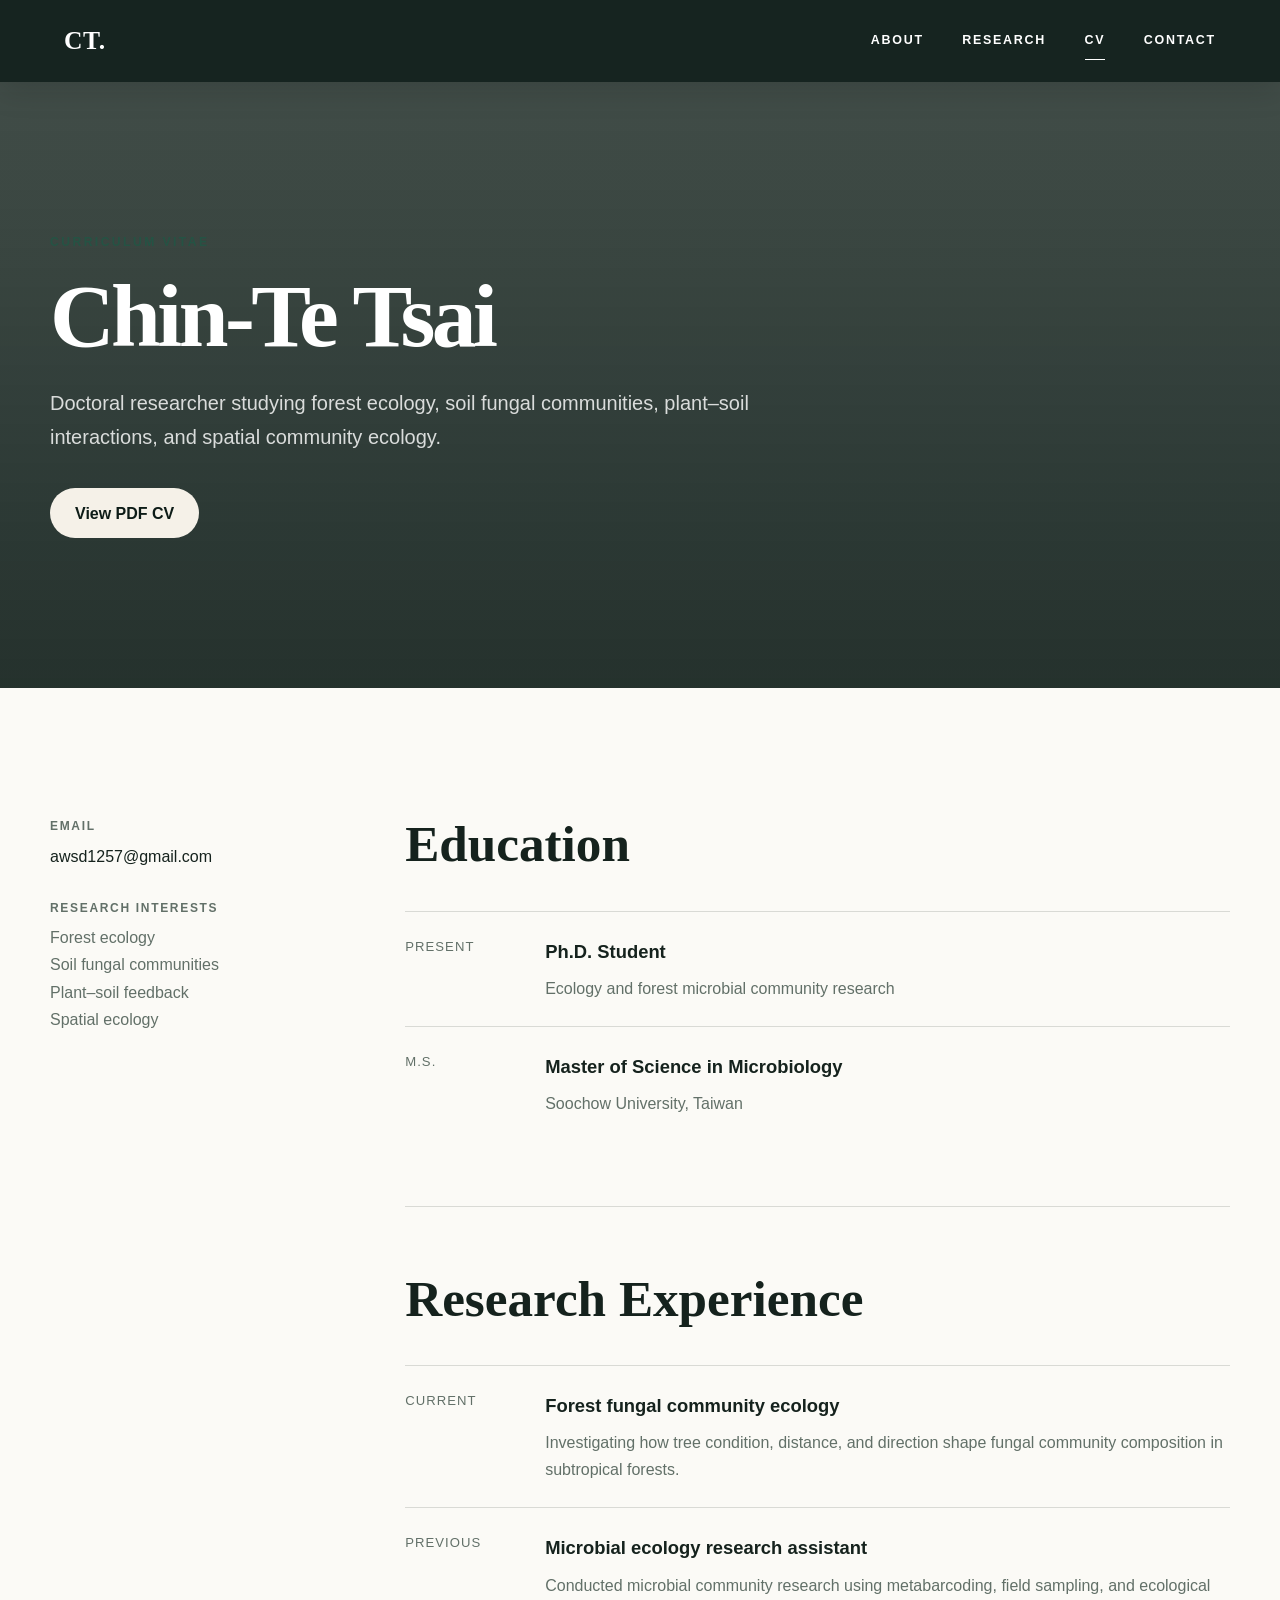
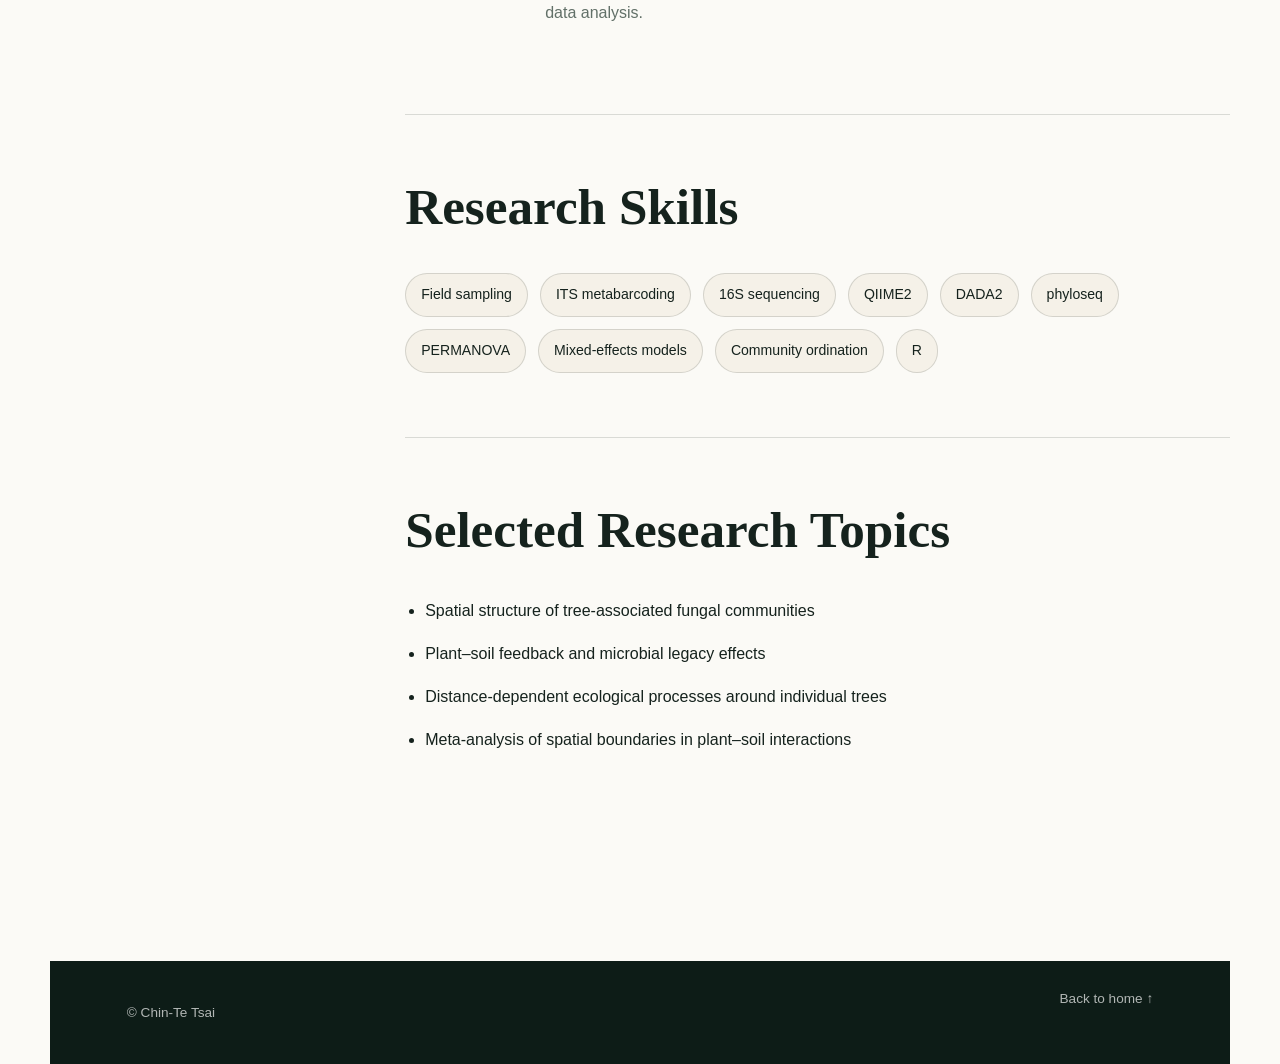
==== cv.html @ 2cb14f83 "Update cv.html" ====
<!DOCTYPE html>
<html lang="en">
<head>
  <meta charset="UTF-8" />
  <meta name="viewport" content="width=device-width, initial-scale=1.0" />

  <meta
    name="description"
    content="Curriculum Vitae of Chin-Te Tsai, forest ecologist."
  />

  <title>CV | Chin-Te Tsai</title>

  <link rel="icon" href="assets/favicon.svg" type="image/svg+xml" />
  <link rel="stylesheet" href="styles.css" />
</head>

<body class="cv-page">

  <header class="site-header scrolled">

    <a class="brand" href="index.html">CT.</a>

    <button
      class="menu-button"
      type="button"
      aria-expanded="false"
      aria-controls="site-nav"
    >
      <span class="sr-only">Toggle navigation</span>
      <span></span>
      <span></span>
    </button>

    <nav class="site-nav" id="site-nav" aria-label="Primary navigation">
      <a href="index.html#about">About</a>
      <a href="index.html#research">Research</a>
      <a class="active" href="cv.html">CV</a>
      <a href="index.html#contact">Contact</a>
    </nav>

  </header>

  <main class="cv-main">

    <section class="cv-hero">
      <div class="cv-container">

        <p class="section-kicker">Curriculum Vitae</p>

        <h1>Chin-Te Tsai</h1>

        <p class="cv-introduction">
          Doctoral researcher studying forest ecology, soil fungal
          communities, plant–soil interactions, and spatial community ecology.
        </p>

        <a
          class="button cv-download-button"
          href="assets/Chin-Te Tsai CV.pdf"
          target="_blank"
          rel="noreferrer"
        >
          View PDF CV
        </a>

      </div>
    </section>

    <section class="cv-content">
      <div class="cv-container cv-layout">

        <aside class="cv-sidebar">
          <p>Email</p>
          <a href="mailto:awsd1257@gmail.com">
            awsd1257@gmail.com
          </a>

          <p>Research interests</p>
          <span>
            Forest ecology<br />
            Soil fungal communities<br />
            Plant–soil feedback<br />
            Spatial ecology
          </span>
        </aside>

        <div class="cv-sections">

          <section class="cv-section">
            <h2>Education</h2>

            <div class="cv-entry">
              <div class="cv-entry-year">Present</div>

              <div>
                <h3>Ph.D. Student</h3>
                <p>
                  Ecology and forest microbial community research
                </p>
              </div>
            </div>

            <div class="cv-entry">
              <div class="cv-entry-year">M.S.</div>

              <div>
                <h3>Master of Science in Microbiology</h3>
                <p>Soochow University, Taiwan</p>
              </div>
            </div>
          </section>

          <section class="cv-section">
            <h2>Research Experience</h2>

            <div class="cv-entry">
              <div class="cv-entry-year">Current</div>

              <div>
                <h3>Forest fungal community ecology</h3>
                <p>
                  Investigating how tree condition, distance, and direction
                  shape fungal community composition in subtropical forests.
                </p>
              </div>
            </div>

            <div class="cv-entry">
              <div class="cv-entry-year">Previous</div>

              <div>
                <h3>Microbial ecology research assistant</h3>
                <p>
                  Conducted microbial community research using metabarcoding,
                  field sampling, and ecological data analysis.
                </p>
              </div>
            </div>
          </section>

          <section class="cv-section">
            <h2>Research Skills</h2>

            <div class="cv-skills">
              <span>Field sampling</span>
              <span>ITS metabarcoding</span>
              <span>16S sequencing</span>
              <span>QIIME2</span>
              <span>DADA2</span>
              <span>phyloseq</span>
              <span>PERMANOVA</span>
              <span>Mixed-effects models</span>
              <span>Community ordination</span>
              <span>R</span>
            </div>
          </section>

          <section class="cv-section">
            <h2>Selected Research Topics</h2>

            <ul class="cv-list">
              <li>
                Spatial structure of tree-associated fungal communities
              </li>

              <li>
                Plant–soil feedback and microbial legacy effects
              </li>

              <li>
                Distance-dependent ecological processes around individual trees
              </li>

              <li>
                Meta-analysis of spatial boundaries in plant–soil interactions
              </li>
            </ul>
          </section>

        </div>
      </div>
    </section>

  </main>

  <footer>
    <p>© <span id="year"></span> Chin-Te Tsai</p>
    <a href="index.html">Back to home ↑</a>
  </footer>

  <script src="script.js"></script>
</body>
</html>
---- styles.css ----
@import url('https://fonts.googleapis.com/css2?family=DM+Sans:wght@400;500;600&family=Playfair+Display:wght@600;700&display=swap');

:root {
  --forest-950: #0d1c17;
  --forest-900: #11271f;
  --forest-800: #17352c;
  --forest-700: #255344;
  --moss-400: #8fb19d;
  --moss-200: #c7d8cd;
  --cream: #f5f1e8;
  --paper: #fbfaf6;
  --ink: #15221d;
  --muted: #627068;
  --line: rgba(21, 34, 29, 0.15);
  --white: #ffffff;
  --header-height: 82px;
  --max-width: 1180px;
--serif: Athelas, Georgia, "Times New Roman", serif;
--sans: "Avenir Next", Avenir, "Helvetica Neue", Arial, sans-serif;
}

* {
  box-sizing: border-box;
}

html {
  scroll-behavior: smooth;
}

body {
  margin: 0;
  background: var(--paper);
  color: var(--ink);
  font-family: var(--sans);
  line-height: 1.7;
}

body.menu-open {
  overflow: hidden;
}

a {
  color: inherit;
}

img {
  display: block;
  max-width: 100%;
}

.sr-only {
  position: absolute;
  width: 1px;
  height: 1px;
  padding: 0;
  margin: -1px;
  overflow: hidden;
  clip: rect(0, 0, 0, 0);
  white-space: nowrap;
  border: 0;
}

.site-header {
  position: fixed;
  inset: 0 0 auto 0;
  z-index: 20;
  height: var(--header-height);
  display: flex;
  align-items: center;
  justify-content: space-between;
  padding: 0 clamp(24px, 5vw, 72px);
  color: var(--white);
  transition: background 220ms ease, box-shadow 220ms ease;
}

.site-header.scrolled {
  background: rgba(129, 167, 152, 0.92);
  box-shadow: 0 10px 30px rgba(0, 0, 0, 0.12);
  backdrop-filter: blur(10px);
}

.brand {
  font-family: var(--serif);
  font-size: 1.6rem;
  font-weight: 700;
  text-decoration: none;
  letter-spacing: 0.02em;
}

.site-nav {
  display: flex;
  align-items: center;
  gap: clamp(24px, 3vw, 44px);
}

.site-nav a {
  position: relative;
  text-decoration: none;
  text-transform: uppercase;
  letter-spacing: 0.14em;
  font-size: 0.78rem;
  font-weight: 600;
}

.site-nav a::after {
  content: "";
  position: absolute;
  left: 0;
  right: 100%;
  bottom: -8px;
  height: 1px;
  background: currentColor;
  transition: right 180ms ease;
}

.site-nav a:hover::after,
.site-nav a:focus-visible::after {
  right: 0;
}

.menu-button {
  display: none;
  width: 44px;
  height: 44px;
  border: 0;
  background: transparent;
  cursor: pointer;
}

.menu-button span:not(.sr-only) {
  display: block;
  width: 24px;
  height: 2px;
  margin: 6px auto;
  background: var(--white);
  transition: transform 180ms ease;
}

.hero {
  position: relative;
  min-height: 100svh;
  display: grid;
  place-items: center;
  padding: calc(var(--header-height) + 60px) clamp(24px, 6vw, 88px) 80px;
  overflow: hidden;
  color: var(--white);
  background:url("assets/hero-background.jpg") center / cover no-repeat;
}

.hero-shade {
  display: none;
}


.hero-content {
  position: relative;
  z-index: 2;
  width: min(95%, var(--max-width));
  display: grid;
  grid-template-columns: minmax(220px, 340px) minmax(0, 1fr);
  gap: clamp(20px, 3vw, 45px);
  align-items: center;
transform: translateX(-80px);

	
}

.portrait-wrap {
  position: relative;
  justify-self: center;
}

.portrait-wrap::before,
.portrait-wrap::after {
  content: "";
  position: absolute;
  border-radius: 40%;
  border: 1px solid rgba(255, 255, 255, 0.34);
}

.portrait-wrap::before {
  inset: -18px;
}

.portrait-wrap::after {
  inset: -42px;
  border-color: rgba(255, 255, 255, 0.12);
}

.portrait {
  position: relative;
  z-index: 1;
  width: min(20vw, 280px);
  aspect-ratio: 1;
  object-fit: cover;
  border-radius: 50%;
  border: 4px solid rgba(255, 255, 255, 0.9);
  box-shadow: 0 20px 60px rgba(0, 0, 0, 0.32);
}

.eyebrow,
.section-kicker {
  margin: 0 0 18px;
  text-transform: uppercase;
  letter-spacing: 0.2em;
  font-size: 0.76rem;
  font-weight: 600;
}

.eyebrow {
  color: var(--moss-200);
}

.hero h1,
.section h2 {
  margin: 0;
  font-family: var(--serif);
  line-height: 1.05;
}

.hero h1 {
  max-width: 700px;
  font-size: clamp(2.8rem, 6vw, 5.5rem);
  letter-spacing: -0.045em;
  text-shadow: 0 4px 10px rgba(65, 93, 78, 1);

}

.lead {
  max-width: 650px;
  margin: 26px 0 0;
  font-size: clamp(1.05rem, 2vw, 1.35rem);
  line-height: 1.7;
  color: rgba(129, 167, 152, 0.95);

  text-shadow:
    -1px -1px 0 rgba(255, 255, 255, 0.9),
     1px -1px 0 rgba(255, 255, 255, 0.9),
    -1px  1px 0 rgba(255, 255, 255, 0.9),
     1px  1px 0 rgba(255, 255, 255, 0.9);
}



.hero-actions {
  display: flex;
  flex-wrap: wrap;
  gap: 14px;
  margin-top: 38px;
}

.button {
  display: inline-flex;
  align-items: center;
  justify-content: center;
  min-height: 50px;
  padding: 0 24px;
  border: 1px solid transparent;
  border-radius: 999px;
  text-decoration: none;
  font-weight: 600;
  transition: transform 180ms ease, background 180ms ease, color 180ms ease;
}

.button:hover {
  transform: translateY(-2px);
}

.button-primary {
  background: var(--cream);
  color: var(--forest-950);
}


.scroll-cue {
  position: absolute;
  right: clamp(22px, 4vw, 64px);
  bottom: 34px;
  z-index: 2;
  display: flex;
  align-items: center;
  gap: 14px;
  color: rgba(255, 255, 255, 0.72);
  text-decoration: none;
  text-transform: uppercase;
  letter-spacing: 0.16em;
  font-size: 0.68rem;
}

.scroll-line {
  display: block;
  width: 48px;
  height: 1px;
  background: currentColor;
}

.section {
  padding: clamp(88px, 11vw, 150px) clamp(24px, 6vw, 88px);
  scroll-margin-top: var(--header-height);
}

.section-light {
  background: var(--cream);
}

.section-grid,
.section-heading,
.research-grid,
.contact-panel,
footer {
  width: min(100%, var(--max-width));
  margin-inline: auto;
}

.section-grid {
  display: grid;
  grid-template-columns: minmax(260px, 0.85fr) minmax(0, 1.3fr);
  gap: clamp(48px, 9vw, 132px);
}

.section-kicker {
  color: var(--forest-700);
}

.section h2 {
  font-size: clamp(2.4rem, 5vw, 4.8rem);
  letter-spacing: -0.035em;
}

.section-copy {
  font-size: 1.06rem;
}

.section-copy > p:first-child {
  margin-top: 0;
}

.fact-list {
  display: grid;
  gap: 0;
  margin: 48px 0 0;
  border-top: 1px solid var(--line);
}

.fact-list div {
  display: grid;
  grid-template-columns: 135px 1fr;
  gap: 20px;
  padding: 18px 0;
  border-bottom: 1px solid var(--line);
}

.fact-list dt {
  color: var(--muted);
  font-size: 0.82rem;
  text-transform: uppercase;
  letter-spacing: 0.12em;
}

.fact-list dd {
  margin: 0;
  font-weight: 600;
}

.section-dark {
  position: relative;
  color: var(--white);
  background:
    linear-gradient(
      rgba(10, 24, 19, 0.75),
      rgba(10, 24, 19, 0.75)
    ),
    url("assets/research-background.jpg") center / cover no-repeat;
}

.section-dark .section-kicker {
  color: var(--moss-400);
}

.section-heading {
  max-width: 800px;
  margin-left: max(0px, calc((100% - var(--max-width)) / 2));
}

.section-heading > p:last-child {
  max-width: 660px;
  color: rgba(255, 255, 255, 0.66);
}

.research-grid {
  display: grid;
  grid-template-columns: repeat(3, 1fr);
  gap: 1px;
  margin-top: 70px;
  background: rgba(255, 255, 255, 0.14);
}

.research-card {
  min-height: 360px;
  padding: clamp(28px, 4vw, 48px);
  background: var(--forest-900);
  transition: transform 180ms ease, background 180ms ease;
}

.research-card:hover {
  transform: translateY(-6px);
  background: var(--forest-800);
}

.card-number {
  color: var(--moss-400);
  font-size: 0.8rem;
  letter-spacing: 0.16em;
}

.research-card h3 {
  margin: 70px 0 20px;
  font-family: var(--serif);
  font-size: clamp(1.65rem, 2.4vw, 2.25rem);
  line-height: 1.2;
}

.research-card p {
  color: rgba(255, 255, 255, 0.68);
}

.section-contact {
  background:
    radial-gradient(circle at 10% 10%, rgba(143, 177, 157, 0.22), transparent 26%),
    var(--paper);
}

.contact-panel {
  display: grid;
  grid-template-columns: 1.1fr 0.9fr;
  gap: clamp(50px, 10vw, 140px);
  align-items: end;
}

.contact-panel p {
  max-width: 600px;
}

.contact-links {
  border-top: 1px solid var(--line);
}

.contact-links a {
  display: block;
  padding: 22px 0;
  border-bottom: 1px solid var(--line);
  text-decoration: none;
}

.contact-links span,
.contact-links strong {
  display: block;
}

.contact-links span {
  color: var(--muted);
  font-size: 0.78rem;
  text-transform: uppercase;
  letter-spacing: 0.14em;
}

.contact-links strong {
  margin-top: 5px;
  font-size: 1.05rem;
}

.contact-links a:hover strong {
  text-decoration: underline;
  text-underline-offset: 4px;
}

footer {
  display: flex;
  justify-content: space-between;
  gap: 24px;
  padding: 26px clamp(24px, 6vw, 88px);
  color: rgba(255, 255, 255, 0.68);
  background: var(--forest-950);
  font-size: 0.85rem;
}

footer a {
  text-decoration: none;
}

@media (max-width: 900px) {
  .menu-button {
    display: block;
    position: relative;
    z-index: 25;
  }

  .site-nav {
    position: fixed;
    inset: 0;
    z-index: 20;
    display: grid;
    place-content: center;
    gap: 28px;
    background: var(--forest-950);
    transform: translateY(-100%);
    transition: transform 220ms ease;
  }

  .site-nav.open {
    transform: translateY(0);
  }

  .site-nav a {
    font-family: var(--serif);
    font-size: 2rem;
    text-align: center;
    text-transform: none;
    letter-spacing: 0;
  }

  .menu-button[aria-expanded="true"] span:nth-of-type(2) {
    transform: translateY(4px) rotate(45deg);
  }

  .menu-button[aria-expanded="true"] span:nth-of-type(3) {
    transform: translateY(-4px) rotate(-45deg);
  }

  .hero-content {
	grid-template-columns: 1fr;
  	text-align: center;
  	transform: none;
  }

  .portrait {
    width: min(52vw, 240px);
  }

  .hero-actions {
    justify-content: center;
  }

  .section-grid,
  .contact-panel {
    grid-template-columns: 1fr;
  }

  .research-grid {
    grid-template-columns: 1fr;
  }

  .research-card {
    min-height: 0;
  }

  .research-card h3 {
    margin-top: 36px;
  }
}

@media (max-width: 600px) {
  :root {
    --header-height: 70px;
  }

  .site-header {
    padding-inline: 20px;
  }

  .hero {
    background-image: url("assets/hero-background-mobile.jpg");
    background-size: cover;
    background-position: center;
    background-repeat: no-repeat;
  }

  .hero h1 {
    font-size: clamp(3.25rem, 18vw, 4.7rem);
  }

  .lead {
    font-size: 1rem;
  }

  .hero-actions {
    display: grid;
  }

  .button {
    width: 100%;
  }

  .scroll-cue {
    display: none;
  }

  .section {
    padding-inline: 20px;
  }

  .fact-list div {
    grid-template-columns: 1fr;
    gap: 4px;
  }

  footer {
    flex-direction: column;
    padding-inline: 20px;
  }
}

@media (prefers-reduced-motion: reduce) {
  html {
    scroll-behavior: auto;
  }

  *,
  *::before,
  *::after {
    transition-duration: 0.01ms !important;
    animation-duration: 0.01ms !important;
  }
}


/* =========================
   CV PAGE
========================= */

.cv-page {
  background: var(--paper);
}

.cv-page .site-header {
  background: rgba(13, 28, 23, 0.96);
  color: var(--white);
}

.site-nav a.active::after {
  right: 0;
}

.cv-main {
  padding-top: var(--header-height);
}

.cv-container {
  width: min(100% - 48px, var(--max-width));
  margin-inline: auto;
}

.cv-hero {
  padding: clamp(90px, 12vw, 150px) 0;
  color: var(--white);

  background:
    linear-gradient(
      rgba(13, 28, 23, 0.78),
      rgba(13, 28, 23, 0.9)
    ),
    url("assets/hero-background.jpg") center / cover no-repeat;
}

.cv-hero h1 {
  max-width: 800px;
  margin: 0;

  font-family: var(--serif);
  font-size: clamp(3rem, 7vw, 6rem);
  line-height: 1;
  letter-spacing: -0.04em;
}

.cv-introduction {
  max-width: 700px;
  margin: 26px 0 0;

  color: rgba(255, 255, 255, 0.82);
  font-size: clamp(1rem, 2vw, 1.25rem);
}

.cv-download-button {
  margin-top: 34px;
  background: var(--cream);
  color: var(--forest-950);
}

.cv-content {
  padding: clamp(80px, 10vw, 140px) 0;
}

.cv-layout {
  display: grid;
  grid-template-columns: 240px minmax(0, 1fr);
  gap: clamp(60px, 9vw, 130px);
  align-items: start;
}

.cv-sidebar {
  position: sticky;
  top: calc(var(--header-height) + 40px);
}

.cv-sidebar p {
  margin: 28px 0 6px;

  color: var(--muted);
  font-size: 0.75rem;
  font-weight: 600;
  letter-spacing: 0.14em;
  text-transform: uppercase;
}

.cv-sidebar p:first-child {
  margin-top: 0;
}

.cv-sidebar a {
  color: var(--ink);
  text-decoration: none;
}

.cv-sidebar a:hover {
  text-decoration: underline;
  text-underline-offset: 4px;
}

.cv-sidebar span {
  color: var(--muted);
}

.cv-sections {
  min-width: 0;
}

.cv-section {
  padding: 0 0 64px;
  margin: 0 0 64px;
  border-bottom: 1px solid var(--line);
}

.cv-section:last-child {
  margin-bottom: 0;
  border-bottom: 0;
}

.cv-section h2 {
  margin: 0 0 38px;

  font-family: var(--serif);
  font-size: clamp(2rem, 4vw, 3.25rem);
  line-height: 1.1;
}

.cv-entry {
  display: grid;
  grid-template-columns: 110px minmax(0, 1fr);
  gap: 30px;

  padding: 24px 0;
  border-top: 1px solid var(--line);
}

.cv-entry-year {
  color: var(--muted);
  font-size: 0.82rem;
  letter-spacing: 0.08em;
  text-transform: uppercase;
}

.cv-entry h3 {
  margin: 0 0 8px;
  font-size: 1.15rem;
}

.cv-entry p {
  margin: 0;
  color: var(--muted);
}

.cv-skills {
  display: flex;
  flex-wrap: wrap;
  gap: 12px;
}

.cv-skills span {
  padding: 9px 15px;

  border: 1px solid var(--line);
  border-radius: 999px;

  background: var(--cream);
  font-size: 0.88rem;
}

.cv-list {
  margin: 0;
  padding-left: 20px;
}

.cv-list li {
  margin-bottom: 16px;
}

@media (max-width: 800px) {
  .cv-container {
    width: min(100% - 40px, var(--max-width));
  }

  .cv-layout {
    grid-template-columns: 1fr;
    gap: 60px;
  }

  .cv-sidebar {
    position: static;
  }

  .cv-entry {
    grid-template-columns: 1fr;
    gap: 8px;
  }
}
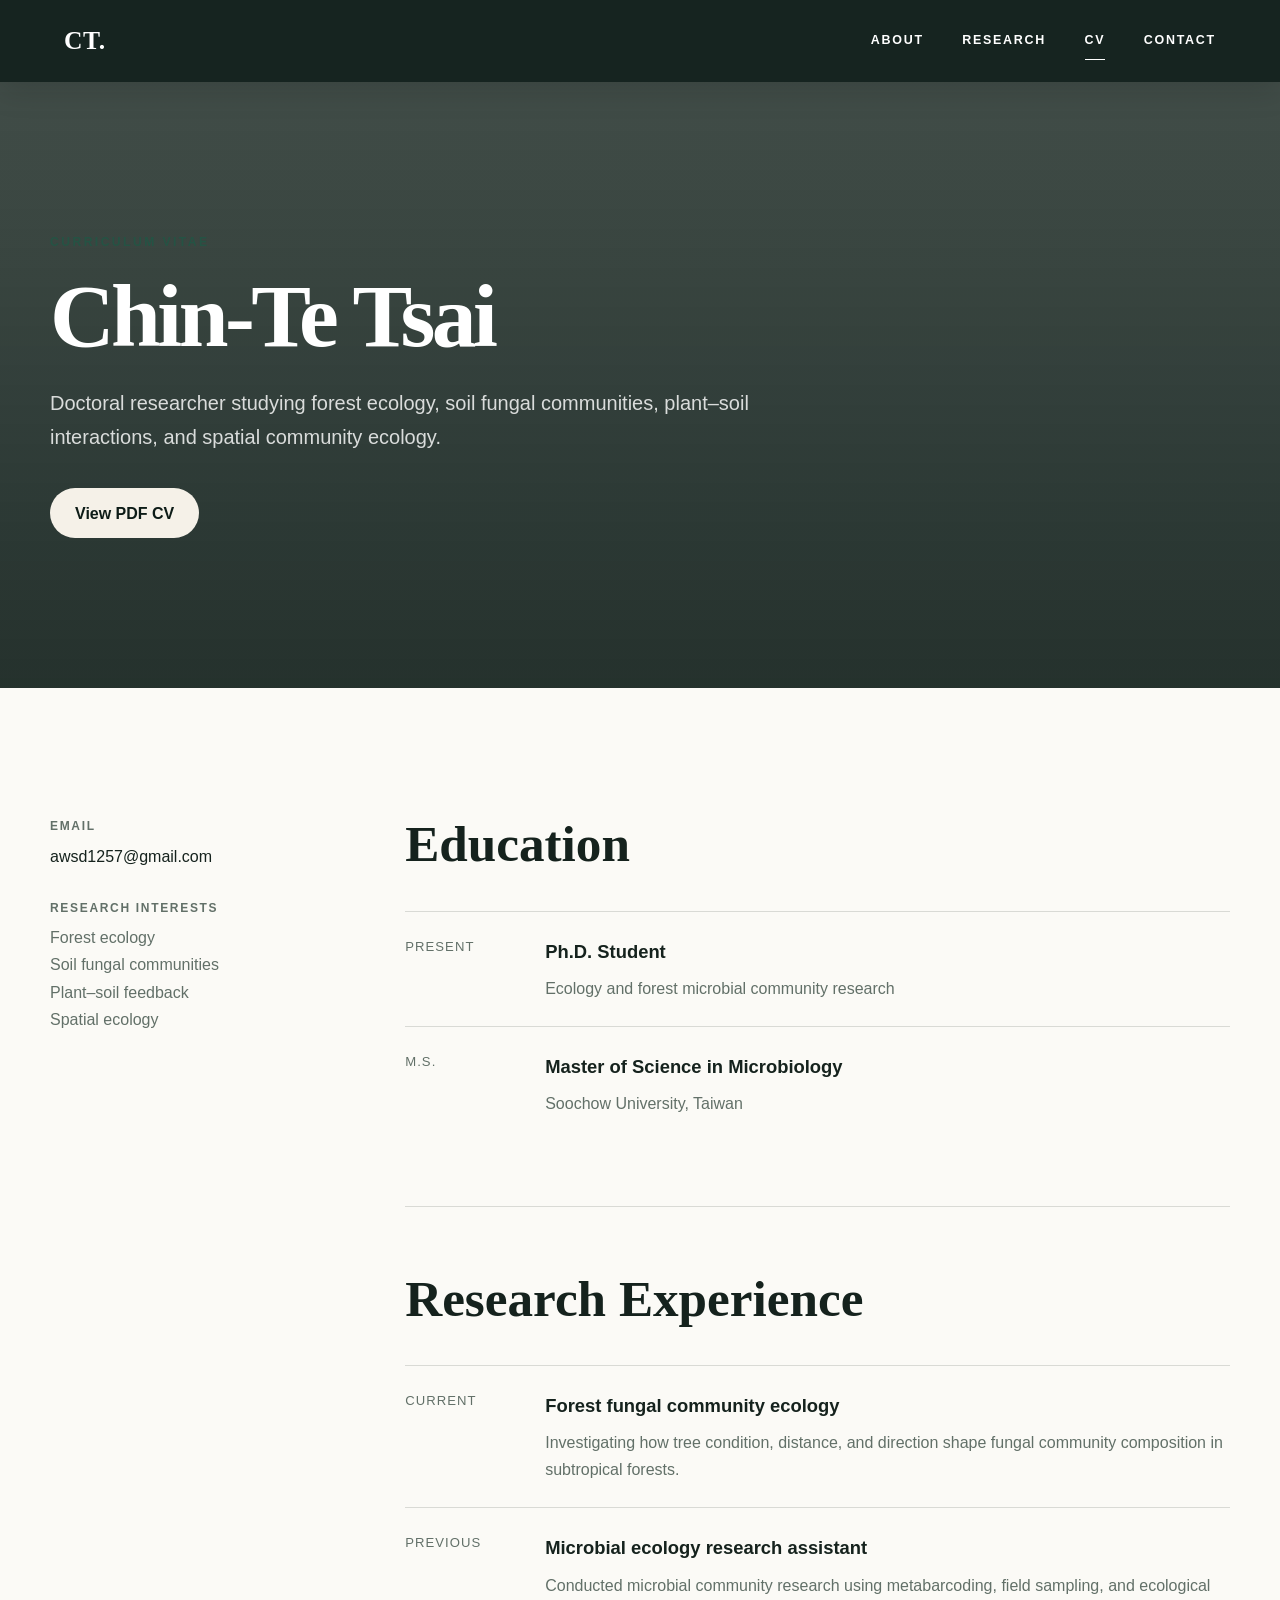
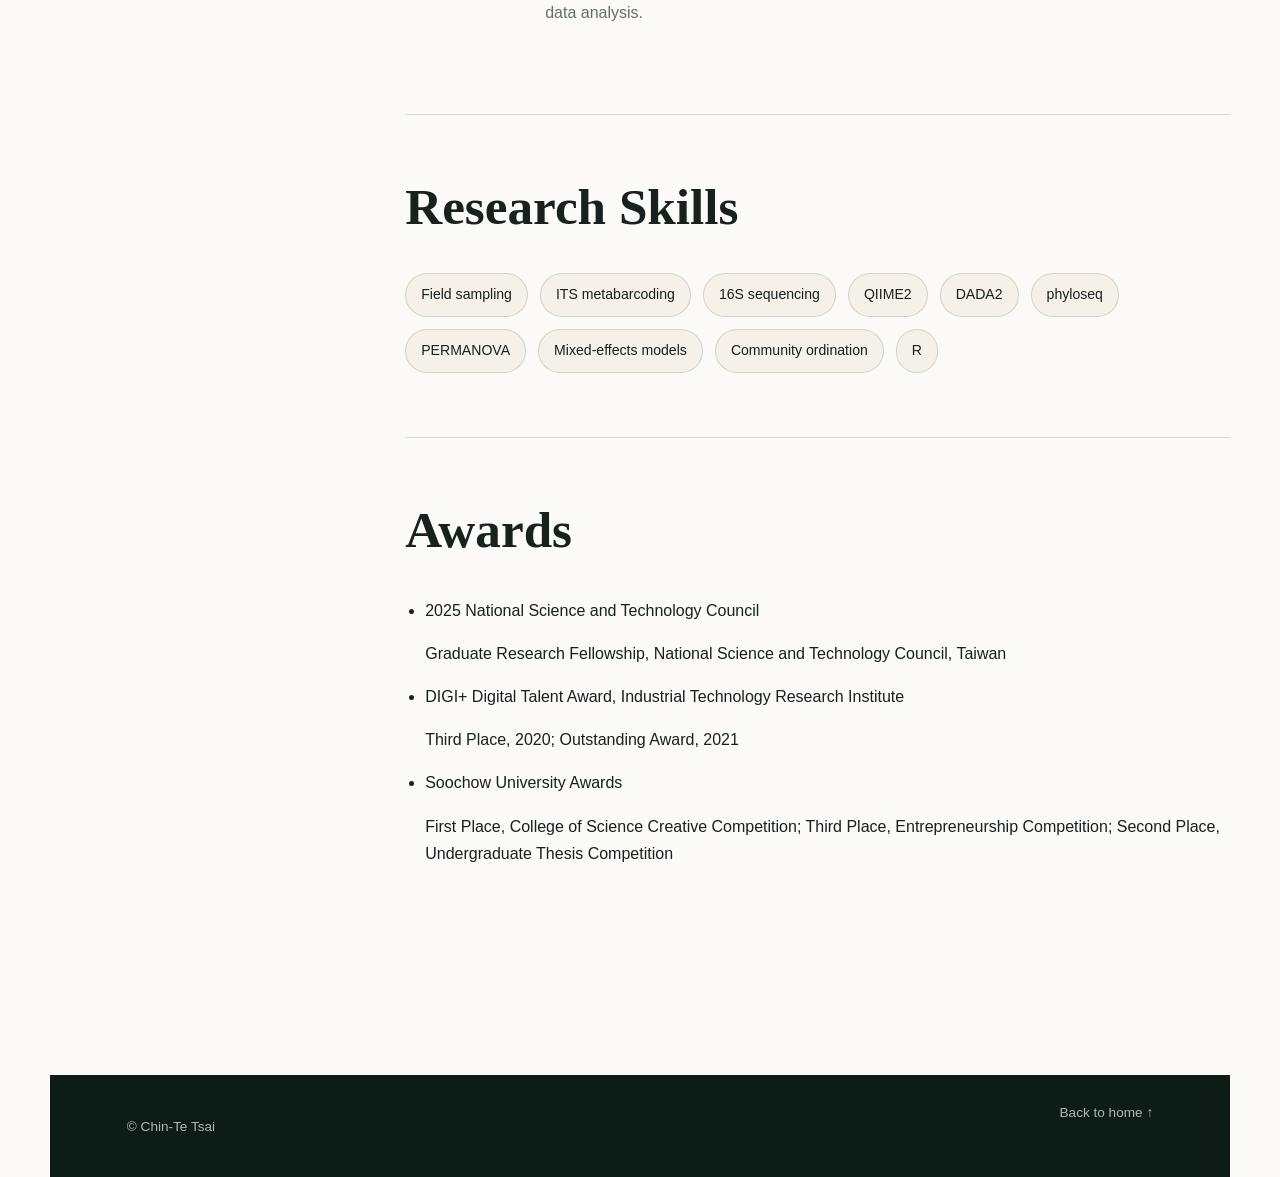
==== commit 4e073856: "Update cv.html" ====
--- a/cv.html
+++ b/cv.html
@@ -157,24 +157,29 @@
           </section>
 
           <section class="cv-section">
-            <h2>Selected Research Topics</h2>
+            <h2>Awards</h2>
 
             <ul class="cv-list">
               <li>
-                Spatial structure of tree-associated fungal communities
+                2025 National Science and Technology Council
               </li>
+                 <p>
+                  Graduate Research Fellowship, National Science and Technology Council, Taiwan
+                </p>
 
               <li>
-                Plant–soil feedback and microbial legacy effects
+               DIGI+ Digital Talent Award, Industrial Technology Research Institute
               </li>
+                 <p>Third Place, 2020; Outstanding Award, 2021</p>
 
               <li>
-                Distance-dependent ecological processes around individual trees
+                Soochow University Awards
               </li>
+               <p>First Place, College of Science Creative Competition;
+Third Place, Entrepreneurship Competition;
+Second Place, Undergraduate Thesis Competition</p>
 
-              <li>
-                Meta-analysis of spatial boundaries in plant–soil interactions
-              </li>
+
             </ul>
           </section>
 
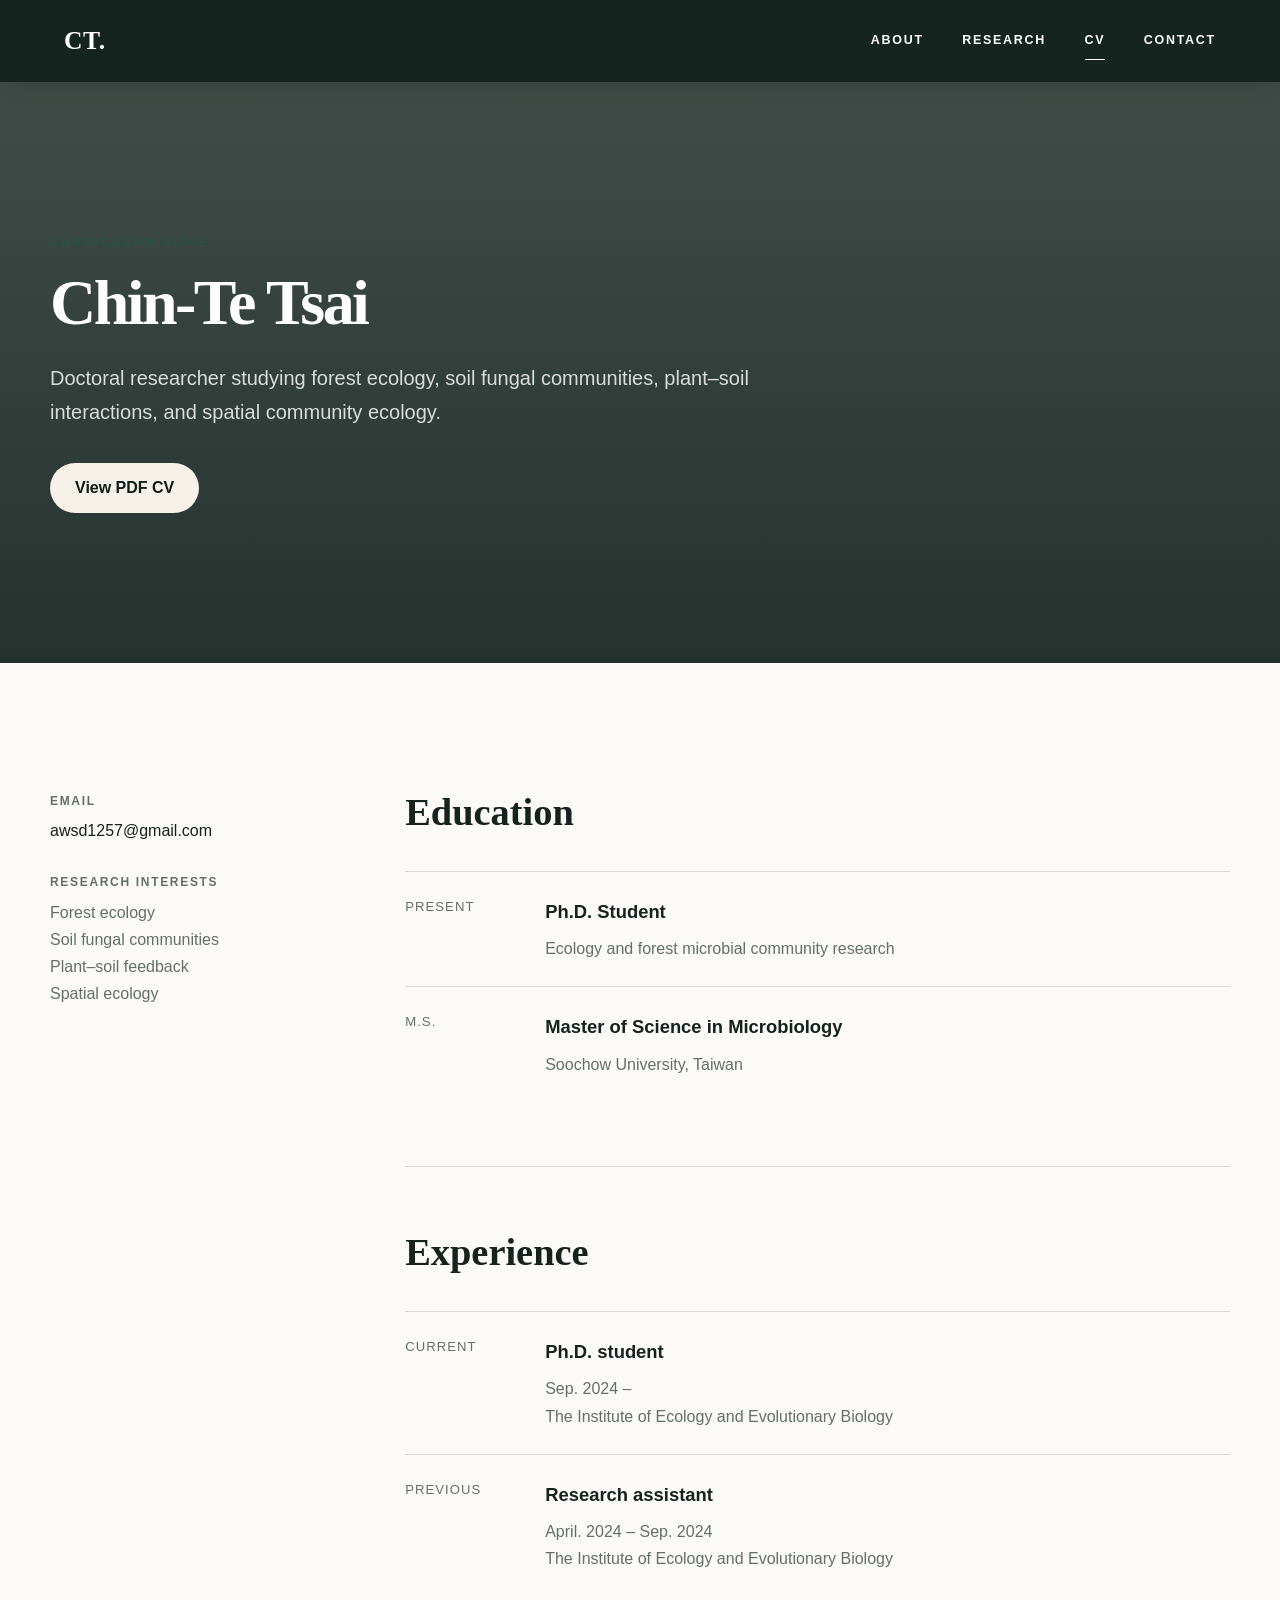
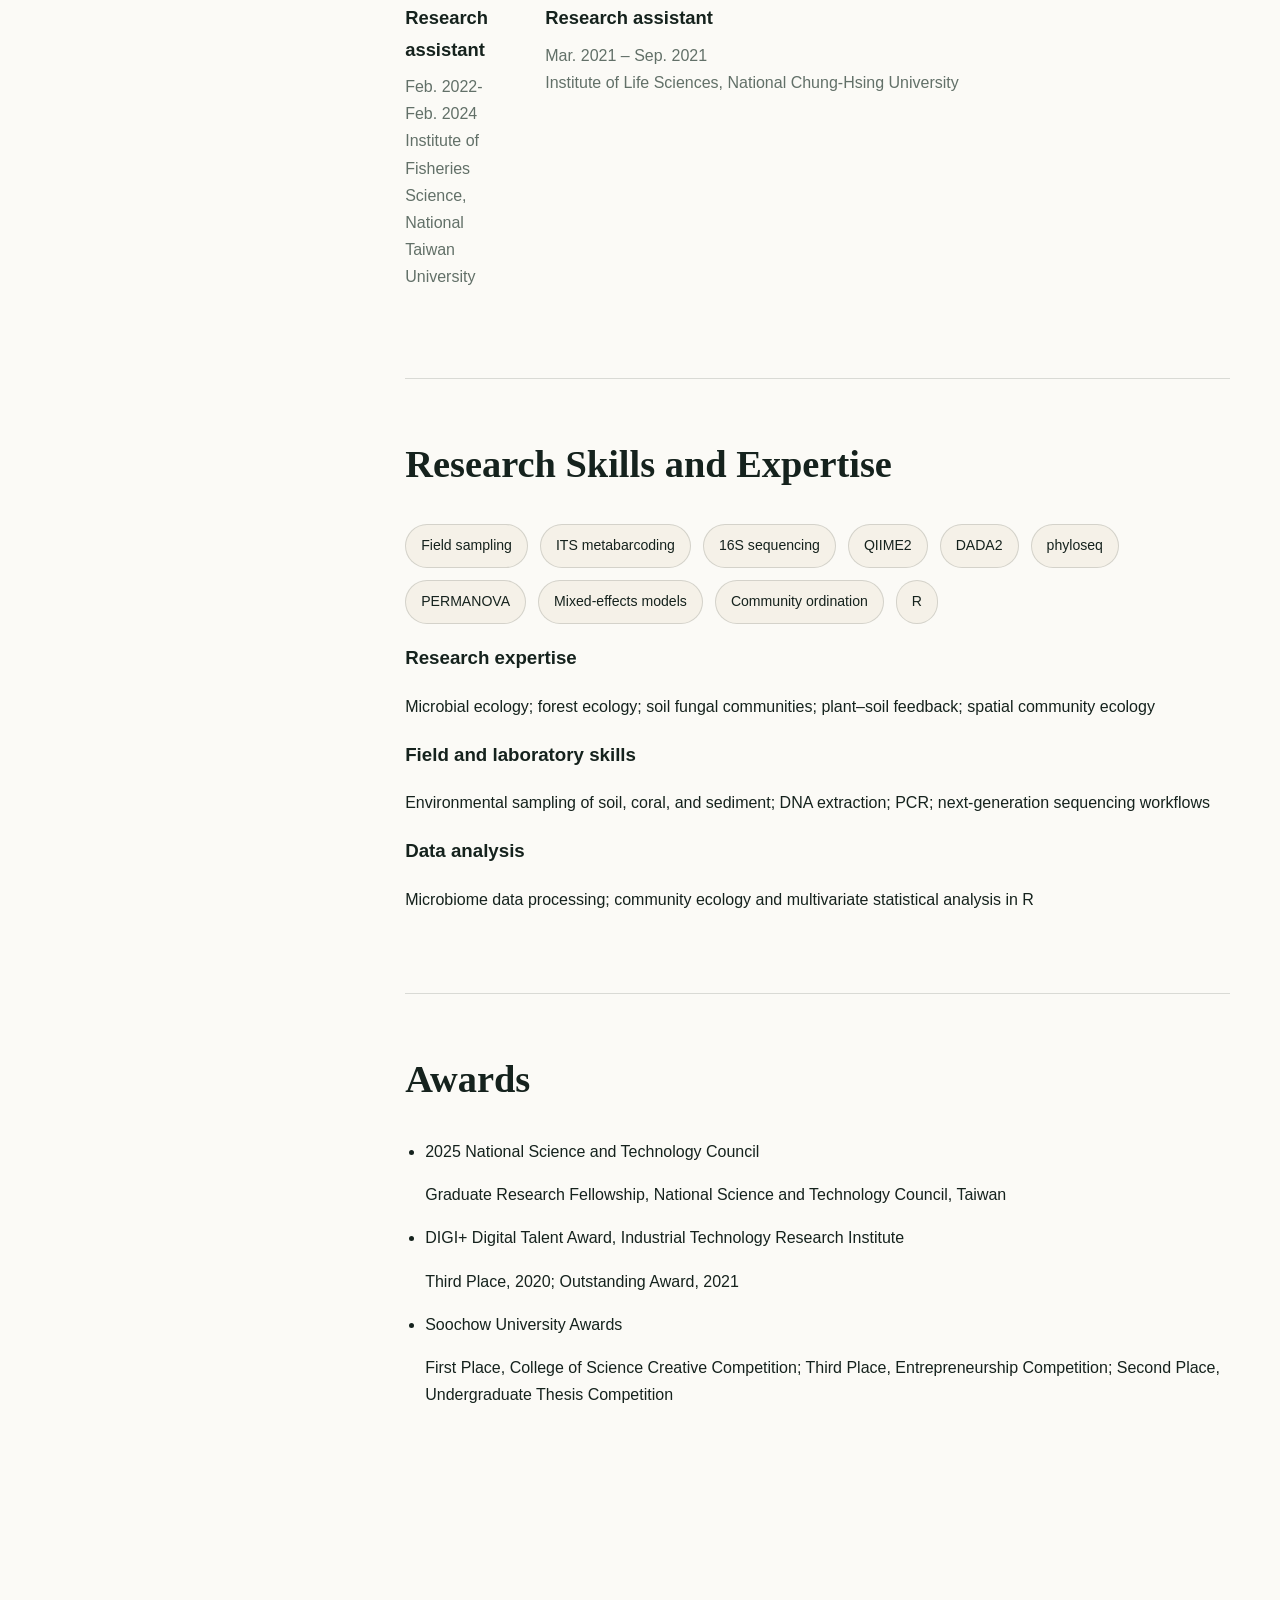
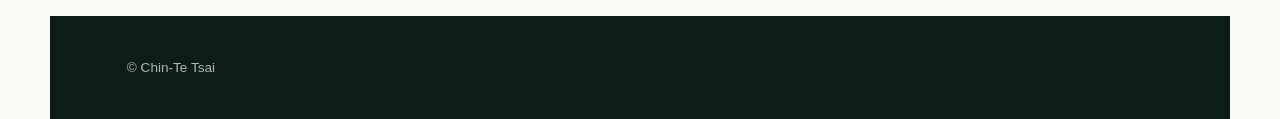
==== commit e3bc8c94: "Update cv.html" ====
--- a/cv.html
+++ b/cv.html
@@ -112,17 +112,15 @@
           </section>
 
           <section class="cv-section">
-            <h2>Research Experience</h2>
+            <h2>Experience</h2>
 
             <div class="cv-entry">
               <div class="cv-entry-year">Current</div>
 
               <div>
-                <h3>Forest fungal community ecology</h3>
-                <p>
-                  Investigating how tree condition, distance, and direction
-                  shape fungal community composition in subtropical forests.
-                </p>
+                <h3>Ph.D. student</h3>
+                <p>Sep. 2024 –</p>
+                  <p>The Institute of Ecology and Evolutionary Biology</p>
               </div>
             </div>
 
@@ -130,17 +128,28 @@
               <div class="cv-entry-year">Previous</div>
 
               <div>
-                <h3>Microbial ecology research assistant</h3>
-                <p>
-                  Conducted microbial community research using metabarcoding,
-                  field sampling, and ecological data analysis.
-                </p>
-              </div>
-            </div>
-          </section>
-
-          <section class="cv-section">
-            <h2>Research Skills</h2>
+                <h3>Research assistant</h3>
+                <p>April. 2024 – Sep. 2024</p>
+                  <p>The Institute of Ecology and Evolutionary Biology</p>
+              </div>
+
+             <div>
+                <h3>Research assistant</h3>
+                <p>Feb. 2022- Feb. 2024</p>
+                  <p>Institute of Fisheries Science, National Taiwan University</p>
+              </div>
+
+                <div>
+                <h3>Research assistant</h3>
+                <p>Mar. 2021 – Sep. 2021</p>
+                  <p>Institute of Life Sciences, National Chung-Hsing University</p>
+              </div>
+              
+            </div>
+          </section>
+
+          <section class="cv-section">
+            <h2>Research Skills and Expertise</h2>
 
             <div class="cv-skills">
               <span>Field sampling</span>
@@ -154,8 +163,31 @@
               <span>Community ordination</span>
               <span>R</span>
             </div>
-          </section>
-
+
+                <div>
+                <h3>Research expertise</h3>
+                <p>
+                 Microbial ecology; forest ecology; soil fungal communities; plant–soil feedback; spatial community ecology
+                </p>
+              </div>
+
+                <div>
+                <h3>Field and laboratory skills</h3>
+                <p>
+                Environmental sampling of soil, coral, and sediment; DNA extraction; PCR; next-generation sequencing workflows
+                </p>
+              </div>
+
+                 <div>
+                <h3>Data analysis</h3>
+                <p>
+                 Microbiome data processing; community ecology and multivariate statistical analysis in R
+                </p>
+              </div>
+            
+          </section>
+
+        
           <section class="cv-section">
             <h2>Awards</h2>
 
@@ -175,9 +207,7 @@
               <li>
                 Soochow University Awards
               </li>
-               <p>First Place, College of Science Creative Competition;
-Third Place, Entrepreneurship Competition;
-Second Place, Undergraduate Thesis Competition</p>
+               <p>First Place, College of Science Creative Competition; Third Place, Entrepreneurship Competition; Second Place, Undergraduate Thesis Competition</p>
 
 
             </ul>
@@ -191,7 +221,6 @@
 
   <footer>
     <p>© <span id="year"></span> Chin-Te Tsai</p>
-    <a href="index.html">Back to home ↑</a>
   </footer>
 
   <script src="script.js"></script>
--- a/styles.css
+++ b/styles.css
@@ -667,7 +667,7 @@
   margin: 0;
 
   font-family: var(--serif);
-  font-size: clamp(3rem, 7vw, 6rem);
+  font-size: clamp(2.4rem, 8vw, 4rem);
   line-height: 1;
   letter-spacing: -0.04em;
 }
@@ -749,7 +749,7 @@
   margin: 0 0 38px;
 
   font-family: var(--serif);
-  font-size: clamp(2rem, 4vw, 3.25rem);
+  font-size: clamp(1.5rem, 3vw, 3rem);
   line-height: 1.1;
 }
 
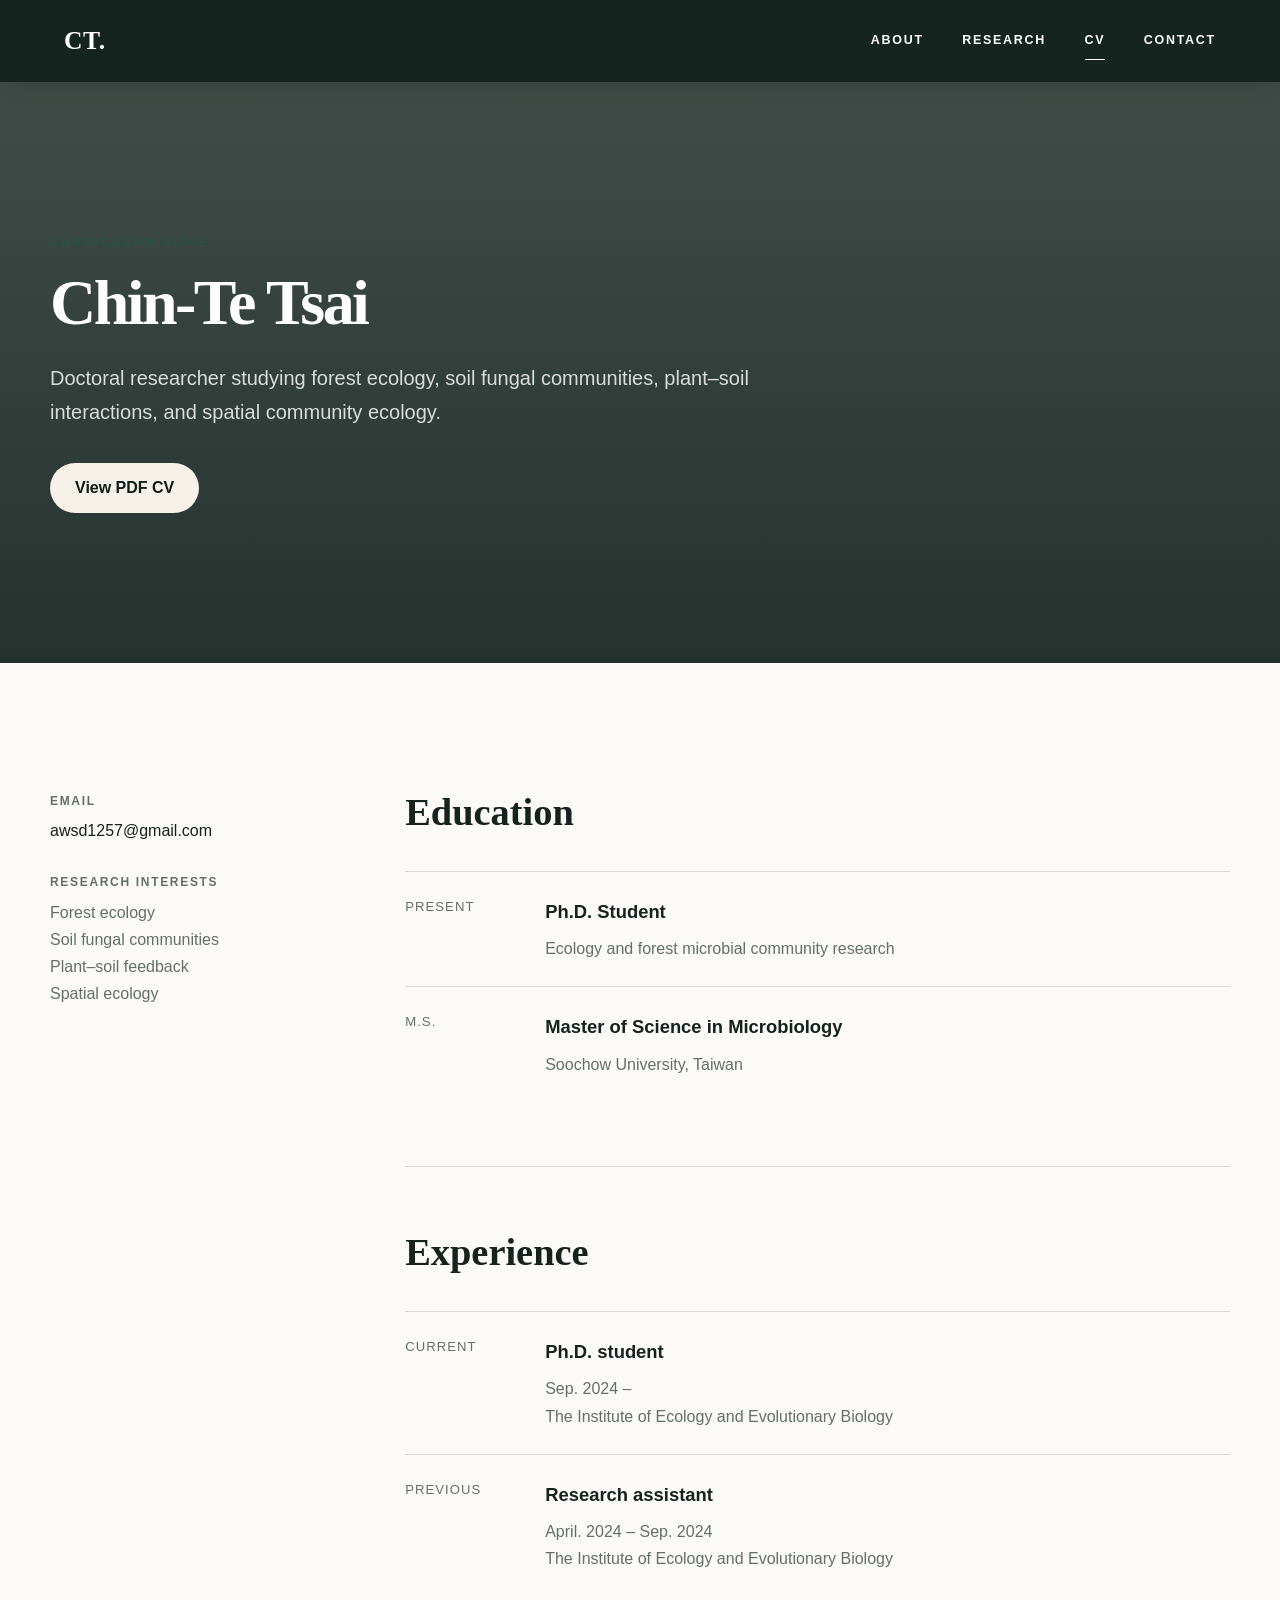
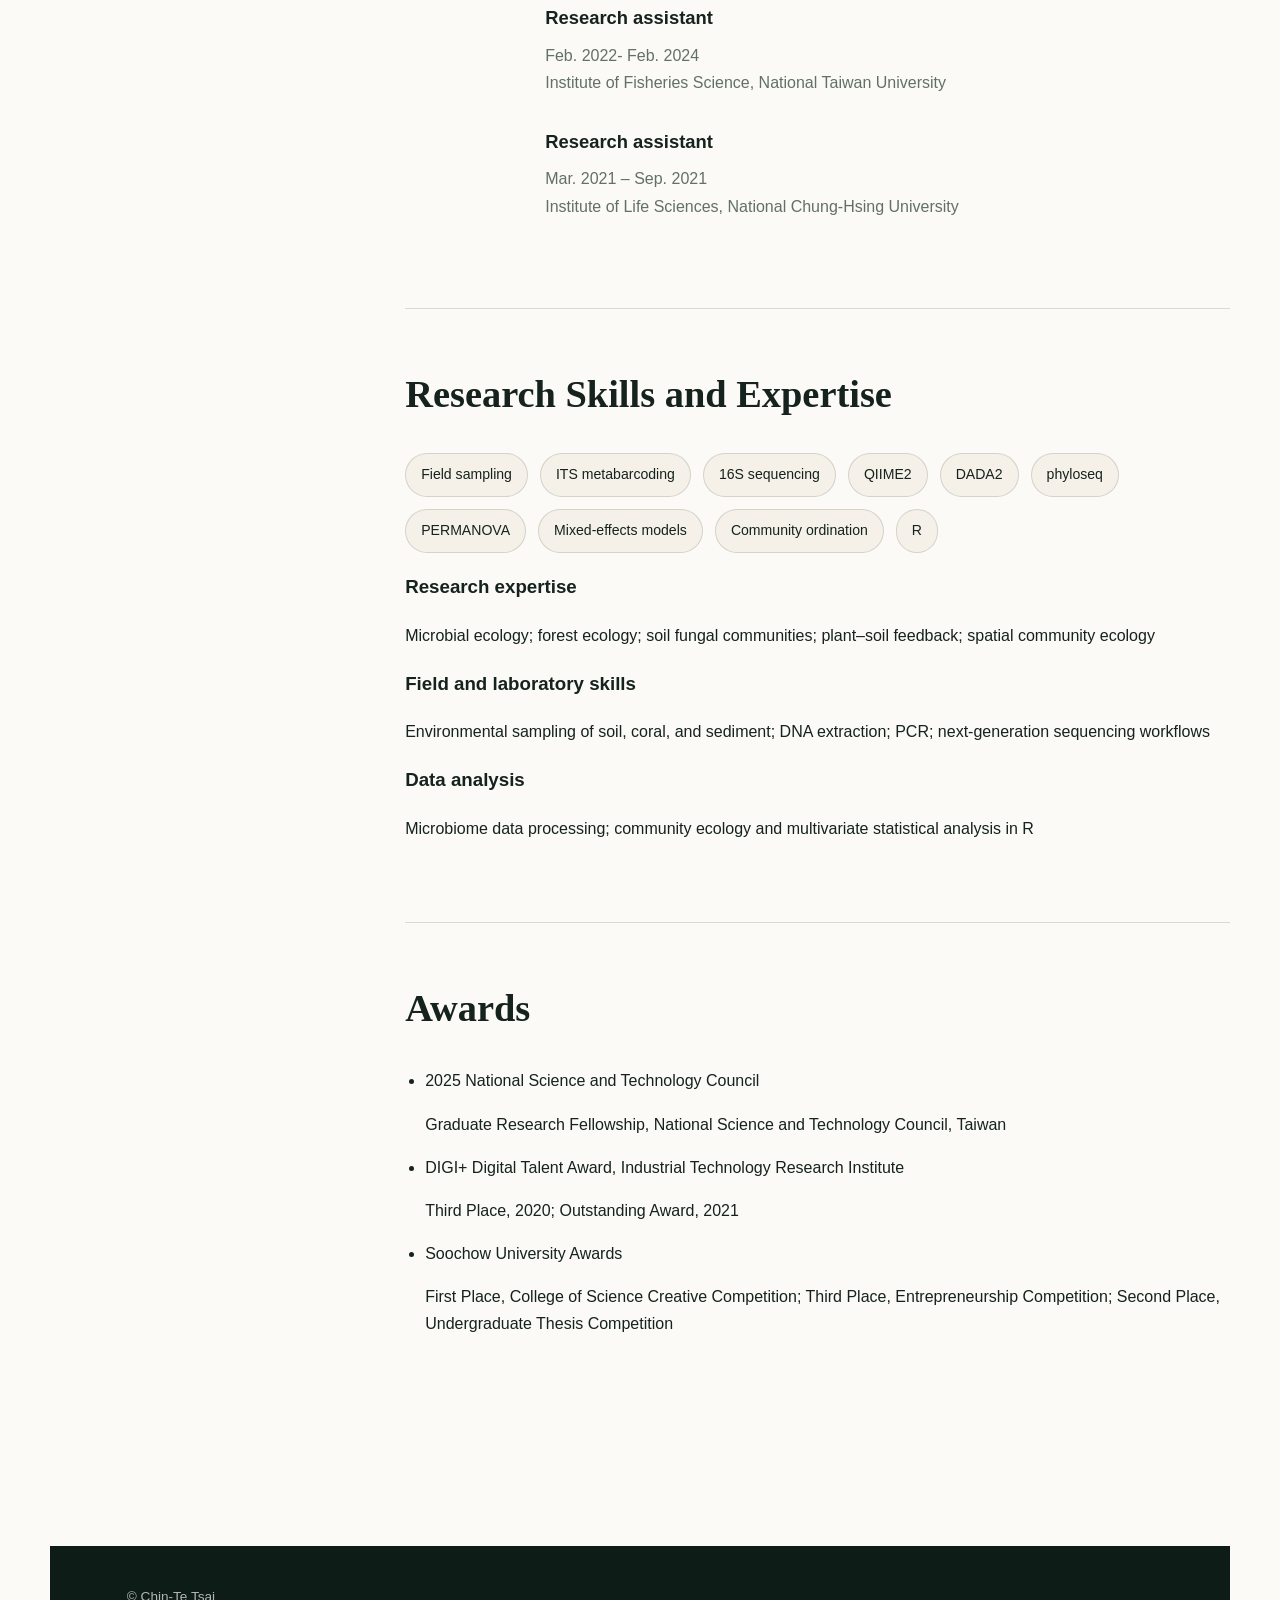
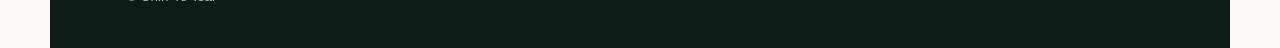
==== commit 593c44a6: "Update cv.html" ====
--- a/cv.html
+++ b/cv.html
@@ -133,11 +133,22 @@
                   <p>The Institute of Ecology and Evolutionary Biology</p>
               </div>
 
+              <div>
+                <h3></h3>
+                  <p></p>
+              </div>
+
              <div>
                 <h3>Research assistant</h3>
                 <p>Feb. 2022- Feb. 2024</p>
                   <p>Institute of Fisheries Science, National Taiwan University</p>
               </div>
+
+                <div>
+                <h3></h3>
+                  <p></p>
+              </div>
+
 
                 <div>
                 <h3>Research assistant</h3>
